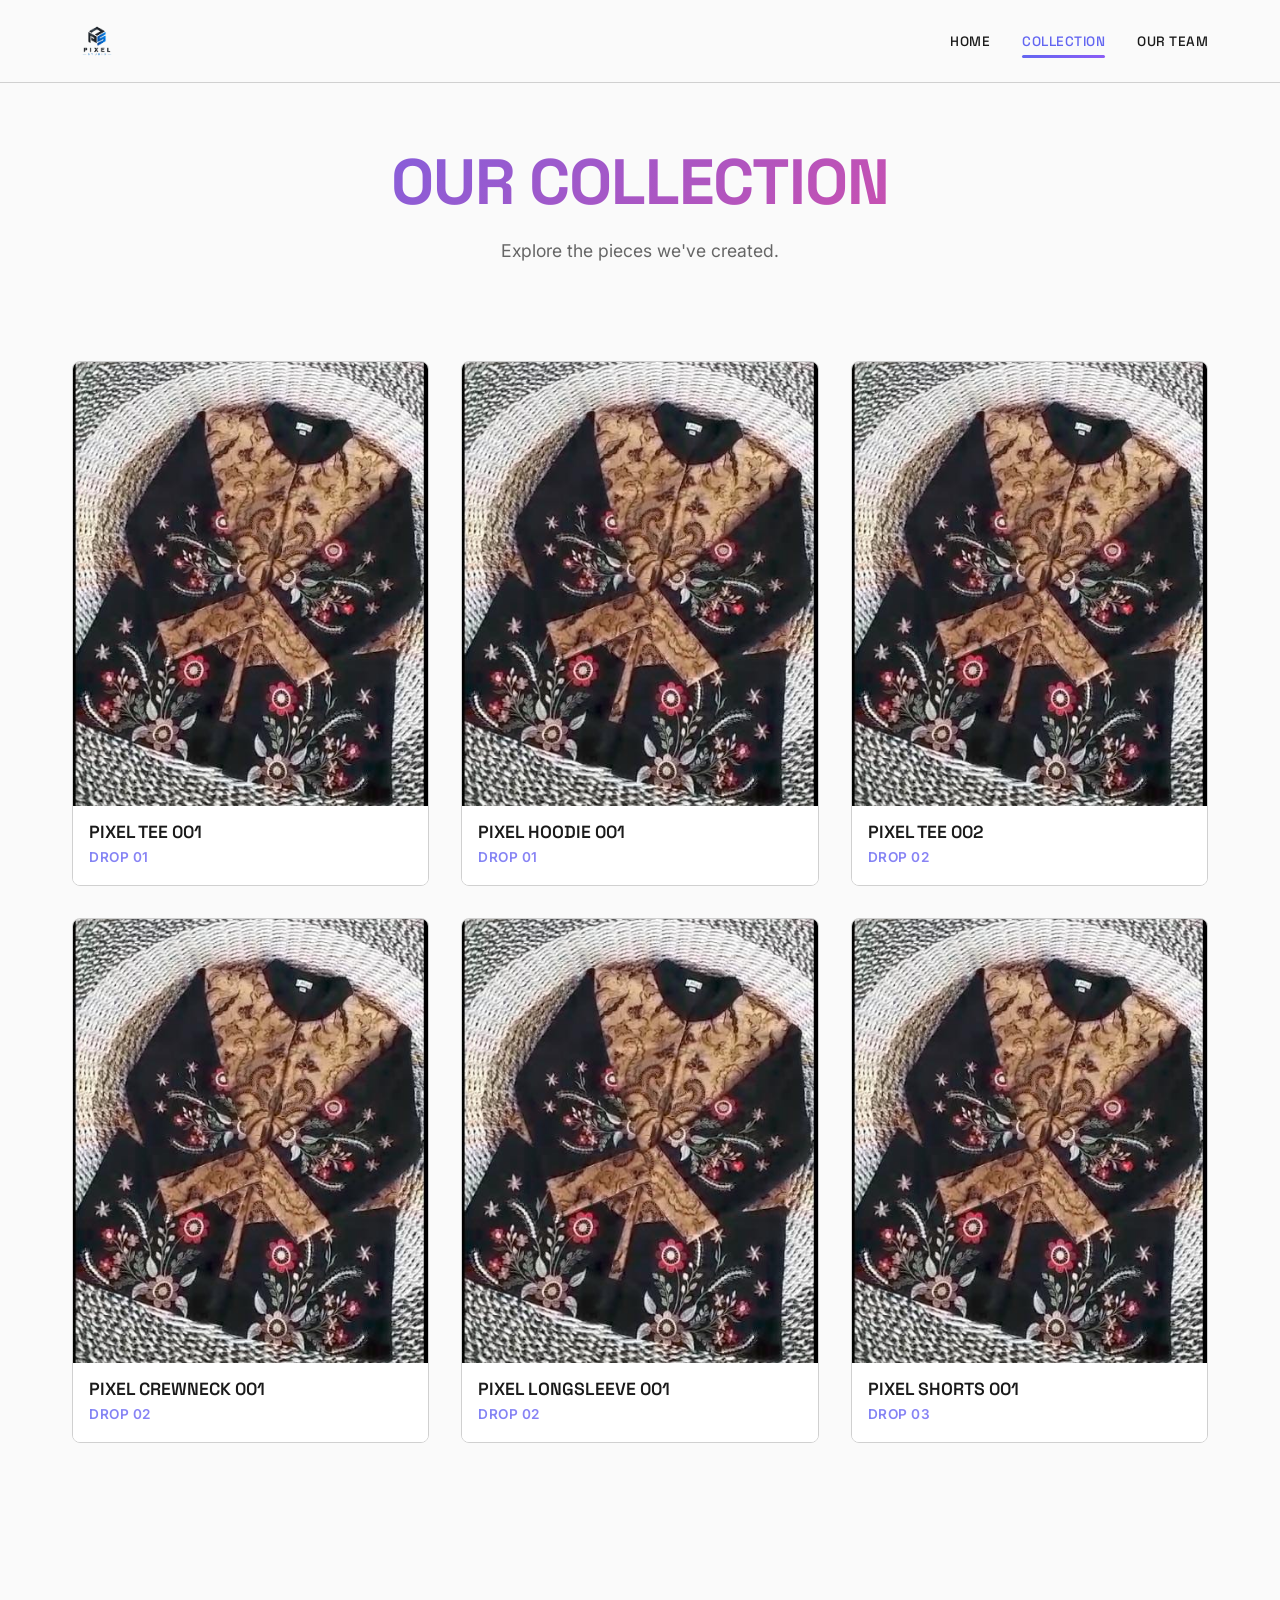
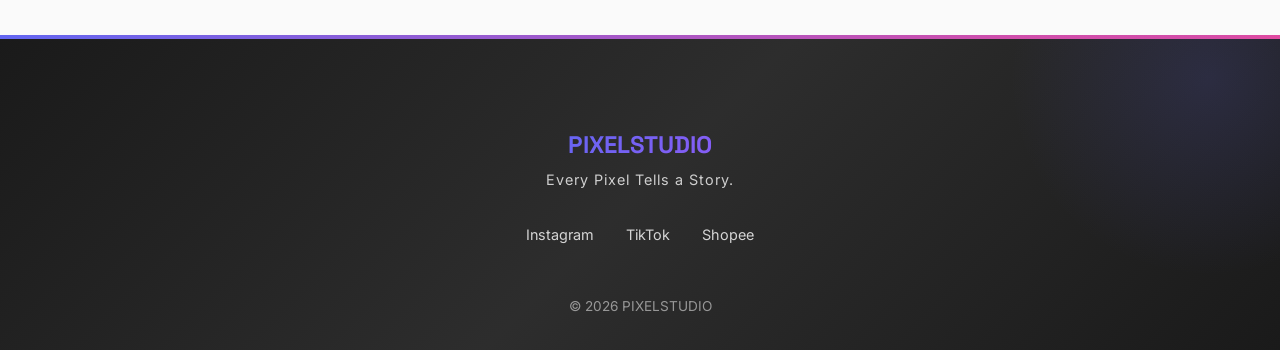
==== WEBSITE/collection.html @ fbcf7c7a "Add files via upload" ====
<!DOCTYPE html>
<html lang="id">
<head>
    <meta charset="UTF-8">
    <meta name="viewport" content="width=device-width, initial-scale=1.0">
    <meta name="description" content="Jelajahi koleksi karya visual Pixel Studio - media digital dan komunikasi visual berkualitas.">
    <meta property="og:title" content="Collection - Pixel Studio">
    <meta property="og:description" content="Lihat karya-karya kreatif yang telah kami ciptakan.">
    <title>Collection - Pixel Studio</title>
    <link rel="preconnect" href="https://fonts.googleapis.com">
    <link rel="preconnect" href="https://fonts.gstatic.com" crossorigin>
    <link href="https://fonts.googleapis.com/css2?family=Space+Grotesk:wght@400;500;600;700&family=Inter:wght@300;400;500;600&display=swap" rel="stylesheet">
    <link rel="stylesheet" href="css/style.css">
</head>
<body>
    <nav class="navbar">
        <div class="container nav-container">
            <div class="logo">
                <a href="index.html"><img src="images/logo.png" alt="Pixel Studio" class="logo-img"></a>
            </div>
            <button class="hamburger" id="hamburger">
                <span></span>
                <span></span>
                <span></span>
            </button>
            <ul class="nav-menu" id="navMenu">
                <li><a href="index.html">HOME</a></li>
                <li><a href="collection.html" class="active">COLLECTION</a></li>
                <li><a href="team.html">OUR TEAM</a></li>
            </ul>
        </div>
    </nav>

    <section class="page-header">
        <div class="container">
            <h1 class="page-title">OUR COLLECTION</h1>
            <p class="page-subtitle">Explore the pieces we've created.</p>
        </div>
    </section>

    <section class="collection-section">
        <div class="container">
            <div class="product-grid" id="allProducts">
            </div>
        </div>
    </section>

    <div class="modal" id="productModal">
        <div class="modal-content">
            <button class="modal-close" id="modalClose">&times;</button>
            <div class="modal-body">
                <div class="modal-gallery">
                    <div class="main-image">
                        <img id="mainImage" src="" alt="">
                    </div>
                    <div class="thumbnail-gallery" id="thumbnailGallery">
                    </div>
                </div>
                <div class="modal-info">
                    <h2 id="productName"></h2>
                    <p id="productDescription"></p>
                    <div class="product-meta">
                        <div class="meta-item">
                            <span class="meta-label">DROP:</span>
                            <span class="meta-value" id="productDrop"></span>
                        </div>
                        <div class="meta-item">
                            <span class="meta-label">CATEGORY:</span>
                            <span class="meta-value" id="productCategory"></span>
                        </div>
                    </div>
                    <a id="shopeeLink" href="#" target="_blank" rel="noopener" class="btn btn-primary btn-full">BUY ON SHOPEE →</a>
                </div>
            </div>
        </div>
    </div>

    <footer class="footer">
        <div class="container footer-container">
            <div class="footer-brand">
                <h3>PIXELSTUDIO</h3>
                <p class="footer-tagline">Every Pixel Tells a Story.</p>
            </div>
            <div class="footer-links">
                <a href="https://instagram.com/pixelstudio" target="_blank" rel="noopener">Instagram</a>
                <a href="https://tiktok.com/@pixelstudio" target="_blank" rel="noopener">TikTok</a>
                <a href="https://shopee.co.id/pixelstudio" target="_blank" rel="noopener">Shopee</a>
            </div>
            <div class="footer-copyright">
                <p>&copy; 2026 PIXELSTUDIO</p>
            </div>
        </div>
    </footer>

    <script src="js/data.js"></script>
    <script src="js/collection.js"></script>
</body>
</html>
---- WEBSITE/css/style.css ----
* {
    margin: 0;
    padding: 0;
    box-sizing: border-box;
}

html {
    scroll-behavior: smooth;
}

:root {
    --color-bg: #fafafa;
    --color-text: #1a1a1a;
    --color-accent: #000000;
    --color-primary: #6366f1;
    --color-secondary: #ec4899;
    --color-tertiary: #f59e0b;
    --color-gray: #666666;
    --color-light-gray: #e0e0e0;
    --color-border: #d0d0d0;
    
    --gradient-primary: linear-gradient(135deg, #6366f1 0%, #8b5cf6 100%);
    --gradient-secondary: linear-gradient(135deg, #ec4899 0%, #f43f5e 100%);
    --gradient-vibrant: linear-gradient(135deg, #6366f1 0%, #ec4899 50%, #f59e0b 100%);
    --gradient-subtle: linear-gradient(180deg, rgba(99, 102, 241, 0.05) 0%, rgba(236, 72, 153, 0.05) 100%);
    
    --font-heading: 'Space Grotesk', sans-serif;
    --font-body: 'Inter', sans-serif;
    
    --spacing-xs: 0.5rem;
    --spacing-sm: 1rem;
    --spacing-md: 2rem;
    --spacing-lg: 4rem;
    --spacing-xl: 6rem;
    
    --container-width: 1200px;
    --transition: 0.3s ease;
    --transition-slow: 0.6s cubic-bezier(0.4, 0, 0.2, 1);
}

body {
    font-family: var(--font-body);
    background-color: var(--color-bg);
    color: var(--color-text);
    line-height: 1.6;
    font-size: 16px;
    overflow-x: hidden;
}

img {
    max-width: 100%;
    height: auto;
    display: block;
}

a {
    text-decoration: none;
    color: inherit;
    transition: var(--transition);
}

h1, h2, h3, h4, h5, h6 {
    font-family: var(--font-heading);
    font-weight: 700;
    line-height: 1.2;
}

.container {
    max-width: var(--container-width);
    margin: 0 auto;
    padding: 0 var(--spacing-md);
}

.btn {
    display: inline-block;
    padding: 1rem 2rem;
    font-family: var(--font-heading);
    font-weight: 600;
    font-size: 0.9rem;
    letter-spacing: 0.5px;
    text-transform: uppercase;
    border: 2px solid transparent;
    background: var(--color-accent);
    color: var(--color-bg);
    cursor: pointer;
    transition: var(--transition-slow);
    position: relative;
    overflow: hidden;
    box-shadow: 0 4px 15px rgba(0, 0, 0, 0.1);
}

.btn::before {
    content: '';
    position: absolute;
    top: 0;
    left: -100%;
    width: 100%;
    height: 100%;
    background: linear-gradient(90deg, transparent, rgba(255, 255, 255, 0.3), transparent);
    transition: left 0.5s;
}

.btn:hover {
    transform: translateY(-2px);
    box-shadow: 0 8px 25px rgba(0, 0, 0, 0.15);
}

.btn:hover::before {
    left: 100%;
}

.btn-primary {
    background: var(--gradient-primary);
    background-size: 200% auto;
    border: none;
    color: white;
    animation: fadeInUp 0.6s ease-out 0.4s both;
}

.btn-primary:hover {
    background-position: right center;
    transform: translateY(-3px) scale(1.02);
    box-shadow: 0 10px 30px rgba(99, 102, 241, 0.4);
}

.btn-secondary {
    border: 2px solid var(--color-primary);
    background: transparent;
    color: var(--color-primary);
    position: relative;
}

.btn-secondary::after {
    content: '';
    position: absolute;
    inset: 0;
    background: var(--gradient-primary);
    opacity: 0;
    transition: opacity 0.3s;
    z-index: -1;
}

.btn-secondary:hover {
    color: white;
    border-color: var(--color-primary);
    transform: translateY(-2px);
    box-shadow: 0 8px 25px rgba(99, 102, 241, 0.3);
}

.btn-secondary:hover::after {
    opacity: 1;
}

.btn-full {
    width: 100%;
    text-align: center;
}

.navbar {
    position: fixed;
    top: 0;
    left: 0;
    right: 0;
    background: var(--color-bg);
    border-bottom: 1px solid var(--color-border);
    z-index: 1000;
    padding: var(--spacing-sm) 0;
}

.nav-container {
    display: flex;
    justify-content: space-between;
    align-items: center;
}

.logo a {
    font-family: var(--font-heading);
    font-size: 1.5rem;
    font-weight: 700;
    letter-spacing: -0.5px;
    color: var(--color-accent);
}

.nav-menu {
    display: flex;
    list-style: none;
    gap: var(--spacing-md);
}

.nav-menu a {
    font-family: var(--font-heading);
    font-size: 0.85rem;
    font-weight: 500;
    letter-spacing: 0.5px;
    text-transform: uppercase;
    padding: 0.5rem 0;
    position: relative;
}

.nav-menu a::after {
    content: '';
    position: absolute;
    bottom: 0;
    left: 0;
    width: 0;
    height: 3px;
    background: var(--gradient-primary);
    transition: var(--transition-slow);
    border-radius: 2px;
}

.nav-menu a:hover::after,
.nav-menu a.active::after {
    width: 100%;
}

.nav-menu a:hover {
    color: var(--color-primary);
}

.nav-menu a.active {
    color: var(--color-primary);
}

.hamburger {
    display: none;
    flex-direction: column;
    gap: 5px;
    background: none;
    border: none;
    cursor: pointer;
    padding: 0.5rem;
}

.hamburger span {
    width: 25px;
    height: 2px;
    background: var(--color-accent);
    transition: var(--transition);
}

.hero {
    min-height: 100vh;
    display: flex;
    align-items: center;
    justify-content: center;
    padding: var(--spacing-xl) 0;
    margin-top: 80px;
    background: var(--gradient-subtle);
    position: relative;
    overflow: hidden;
}

.hero::before {
    content: '';
    position: absolute;
    top: -50%;
    right: -20%;
    width: 600px;
    height: 600px;
    background: radial-gradient(circle, rgba(99, 102, 241, 0.15) 0%, transparent 70%);
    border-radius: 50%;
    animation: pulse 8s ease-in-out infinite;
}

.hero::after {
    content: '';
    position: absolute;
    bottom: -30%;
    left: -10%;
    width: 500px;
    height: 500px;
    background: radial-gradient(circle, rgba(236, 72, 153, 0.15) 0%, transparent 70%);
    border-radius: 50%;
    animation: pulse 6s ease-in-out infinite;
}

.hero-container {
    text-align: center;
    position: relative;
    z-index: 1;
}

.hero-title {
    font-size: clamp(3rem, 10vw, 8rem);
    font-weight: 700;
    line-height: 0.95;
    margin-bottom: var(--spacing-md);
    letter-spacing: -2px;
    animation: fadeInUp 1s ease-out;
    background: linear-gradient(135deg, var(--color-text) 0%, var(--color-primary) 50%, var(--color-secondary) 100%);
    background-size: 200% auto;
    -webkit-background-clip: text;
    -webkit-text-fill-color: transparent;
    background-clip: text;
}

.title-line {
    display: block;
}

.hero-description {
    font-size: clamp(1rem, 2vw, 1.25rem);
    color: var(--color-gray);
    max-width: 600px;
    margin: 0 auto var(--spacing-lg);
    line-height: 1.8;
    animation: fadeInUp 1s ease-out 0.2s both;
}

.about {
    padding: var(--spacing-xl) 0;
    background: var(--gradient-subtle);
    position: relative;
}

.about::before {
    content: '';
    position: absolute;
    top: 20%;
    left: 10%;
    width: 300px;
    height: 300px;
    background: radial-gradient(circle, rgba(236, 72, 153, 0.1) 0%, transparent 70%);
    border-radius: 50%;
    pointer-events: none;
}

.about-content {
    max-width: 800px;
    margin: 0 auto;
    text-align: center;
}

.section-title {
    font-size: clamp(2rem, 5vw, 3rem);
    font-weight: 700;
    margin-bottom: var(--spacing-md);
    letter-spacing: -1px;
    background: linear-gradient(135deg, var(--color-text) 0%, var(--color-primary) 100%);
    -webkit-background-clip: text;
    -webkit-text-fill-color: transparent;
    background-clip: text;
    animation: fadeInUp 0.8s ease-out;
}

.about-text {
    font-size: 1.1rem;
    line-height: 1.8;
    color: var(--color-gray);
}

.featured-collection {
    padding: var(--spacing-xl) 0;
}

.cta-center {
    text-align: center;
    margin-top: var(--spacing-lg);
}

.page-header {
    padding: calc(80px + var(--spacing-lg)) 0 var(--spacing-lg);
    text-align: center;
}

.page-title {
    font-size: clamp(2.5rem, 6vw, 4rem);
    font-weight: 700;
    margin-bottom: var(--spacing-sm);
    letter-spacing: -1px;
    background: linear-gradient(135deg, var(--color-primary) 0%, var(--color-secondary) 100%);
    -webkit-background-clip: text;
    -webkit-text-fill-color: transparent;
    background-clip: text;
    animation: fadeInUp 0.8s ease-out;
}

.page-subtitle {
    font-size: 1.1rem;
    color: var(--color-gray);
}

.collection-section,
.team-section {
    padding: var(--spacing-md) 0 var(--spacing-xl);
}

.product-grid {
    display: grid;
    grid-template-columns: repeat(auto-fill, minmax(300px, 1fr));
    gap: var(--spacing-md);
}

.product-card {
    cursor: pointer;
    transition: var(--transition-slow);
    background: white;
    border: 1px solid var(--color-border);
    border-radius: 8px;
    overflow: hidden;
    position: relative;
    animation: fadeInUp 0.6s ease-out both;
}

.product-card::before {
    content: '';
    position: absolute;
    top: 0;
    left: 0;
    right: 0;
    bottom: 0;
    border: 2px solid transparent;
    border-radius: 8px;
    background: var(--gradient-primary) border-box;
    -webkit-mask: linear-gradient(#fff 0 0) padding-box, linear-gradient(#fff 0 0);
    -webkit-mask-composite: xor;
    mask-composite: exclude;
    opacity: 0;
    transition: opacity 0.3s;
}

.product-card:hover {
    transform: translateY(-8px);
    box-shadow: 0 15px 40px rgba(99, 102, 241, 0.2);
}

.product-card:hover::before {
    opacity: 1;
}

.product-image {
    width: 100%;
    aspect-ratio: 4/5;
    overflow: hidden;
    background: linear-gradient(135deg, #f5f5f5 0%, #e0e0e0 100%);
    position: relative;
}

.product-image::after {
    content: '';
    position: absolute;
    inset: 0;
    background: var(--gradient-primary);
    opacity: 0;
    transition: opacity 0.4s;
    mix-blend-mode: multiply;
}

.product-card:hover .product-image::after {
    opacity: 0.15;
}

.product-image img {
    width: 100%;
    height: 100%;
    object-fit: cover;
    transition: var(--transition-slow);
}

.product-card:hover .product-image img {
    transform: scale(1.08);
}

.product-info {
    padding: var(--spacing-sm);
    background: white;
}

.product-name {
    font-size: 1.1rem;
    font-weight: 600;
    margin-bottom: 0.25rem;
    transition: color 0.3s;
}

.product-card:hover .product-name {
    color: var(--color-primary);
}

.product-collection {
    font-size: 0.85rem;
    color: var(--color-gray);
    text-transform: uppercase;
    letter-spacing: 0.5px;
    font-weight: 600;
    background: var(--gradient-primary);
    -webkit-background-clip: text;
    -webkit-text-fill-color: transparent;
    background-clip: text;
    opacity: 0.8;
}

.modal {
    display: none;
    position: fixed;
    top: 0;
    left: 0;
    width: 100%;
    height: 100%;
    background: rgba(0, 0, 0, 0.9);
    z-index: 2000;
    overflow-y: auto;
    padding: var(--spacing-md);
}

.modal.active {
    display: flex;
    align-items: center;
    justify-content: center;
}

.modal-content {
    background: var(--color-bg);
    width: 100%;
    max-width: 1200px;
    position: relative;
    margin: var(--spacing-md) auto;
}

.modal-close {
    position: absolute;
    top: var(--spacing-sm);
    right: var(--spacing-sm);
    width: 40px;
    height: 40px;
    background: white;
    border: 1px solid var(--color-border);
    font-size: 2rem;
    cursor: pointer;
    display: flex;
    align-items: center;
    justify-content: center;
    z-index: 10;
    transition: var(--transition);
}

.modal-close:hover {
    background: var(--color-accent);
    color: white;
}

.modal-body {
    display: grid;
    grid-template-columns: 1.5fr 1fr;
    gap: var(--spacing-lg);
    padding: var(--spacing-lg);
}

.modal-gallery {
    display: flex;
    flex-direction: column;
    gap: var(--spacing-sm);
}

.main-image {
    width: 100%;
    aspect-ratio: 4/5;
    overflow: hidden;
    background: #f5f5f5;
}

.main-image img {
    width: 100%;
    height: 100%;
    object-fit: cover;
}

.thumbnail-gallery {
    display: grid;
    grid-template-columns: repeat(auto-fill, minmax(80px, 1fr));
    gap: var(--spacing-xs);
}

.thumbnail {
    aspect-ratio: 4/5;
    overflow: hidden;
    cursor: pointer;
    border: 2px solid transparent;
    transition: var(--transition);
}

.thumbnail.active {
    border-color: var(--color-accent);
}

.thumbnail:hover {
    opacity: 0.8;
}

.thumbnail img {
    width: 100%;
    height: 100%;
    object-fit: cover;
}

.modal-info {
    display: flex;
    flex-direction: column;
    gap: var(--spacing-md);
}

.modal-info h2 {
    font-size: 2rem;
    font-weight: 700;
}

.modal-info p {
    line-height: 1.8;
    color: var(--color-gray);
}

.product-meta {
    display: flex;
    flex-direction: column;
    gap: var(--spacing-sm);
    padding: var(--spacing-md);
    background: white;
    border: 1px solid var(--color-border);
}

.meta-item {
    display: flex;
    gap: var(--spacing-sm);
}

.meta-label {
    font-weight: 600;
    font-size: 0.85rem;
    text-transform: uppercase;
    letter-spacing: 0.5px;
}

.meta-value {
    color: var(--color-gray);
    font-size: 0.85rem;
}

.team-grid {
    display: grid;
    grid-template-columns: repeat(auto-fill, minmax(280px, 1fr));
    gap: var(--spacing-lg);
}

.team-card {
    background: white;
    border: 1px solid var(--color-border);
    border-radius: 8px;
    overflow: hidden;
    transition: var(--transition-slow);
    position: relative;
    animation: fadeInUp 0.6s ease-out both;
}

.team-card::before {
    content: '';
    position: absolute;
    top: 0;
    left: 0;
    right: 0;
    bottom: 0;
    border: 2px solid transparent;
    border-radius: 8px;
    background: var(--gradient-secondary) border-box;
    -webkit-mask: linear-gradient(#fff 0 0) padding-box, linear-gradient(#fff 0 0);
    -webkit-mask-composite: xor;
    mask-composite: exclude;
    opacity: 0;
    transition: opacity 0.3s;
}

.team-card:hover {
    transform: translateY(-8px);
    box-shadow: 0 15px 40px rgba(236, 72, 153, 0.25);
}

.team-card:hover::before {
    opacity: 1;
}

.team-photo {
    width: 100%;
    aspect-ratio: 4/5;
    overflow: hidden;
    background: linear-gradient(135deg, #f5f5f5 0%, #e0e0e0 100%);
    position: relative;
}

.team-photo::after {
    content: '';
    position: absolute;
    inset: 0;
    background: var(--gradient-secondary);
    opacity: 0;
    transition: opacity 0.4s;
    mix-blend-mode: multiply;
}

.team-card:hover .team-photo::after {
    opacity: 0.2;
}

.team-photo img {
    width: 100%;
    height: 100%;
    object-fit: cover;
    transition: var(--transition-slow);
}

.team-card:hover .team-photo img {
    transform: scale(1.05);
}

.team-info {
    padding: var(--spacing-md);
    background: white;
}

.team-name {
    font-size: 1.3rem;
    font-weight: 700;
    margin-bottom: 0.25rem;
    transition: color 0.3s;
}

.team-card:hover .team-name {
    color: var(--color-secondary);
}

.team-role {
    font-size: 0.85rem;
    text-transform: uppercase;
    letter-spacing: 0.5px;
    margin-bottom: var(--spacing-sm);
    font-weight: 600;
    background: var(--gradient-secondary);
    -webkit-background-clip: text;
    -webkit-text-fill-color: transparent;
    background-clip: text;
}

.team-bio {
    font-size: 0.95rem;
    line-height: 1.7;
    color: var(--color-gray);
    margin-bottom: var(--spacing-sm);
}

.team-social {
    display: inline-block;
    font-size: 0.85rem;
    font-weight: 600;
    color: var(--color-secondary);
    border-bottom: 2px solid var(--color-secondary);
    transition: var(--transition);
    padding-bottom: 2px;
}

.team-social:hover {
    color: var(--color-primary);
    border-bottom-color: var(--color-primary);
    transform: translateX(3px);
}

.footer {
    background: linear-gradient(135deg, #1a1a1a 0%, #2d2d2d 50%, #1a1a1a 100%);
    position: relative;
    color: var(--color-bg);
    padding: var(--spacing-xl) 0 var(--spacing-md);
    margin-top: var(--spacing-xl);
    overflow: hidden;
}

.footer::before {
    content: '';
    position: absolute;
    top: 0;
    left: 0;
    right: 0;
    height: 4px;
    background: var(--gradient-vibrant);
    animation: gradientShift 3s ease infinite;
    background-size: 200% 100%;
}

.footer::after {
    content: '';
    position: absolute;
    top: -50%;
    right: -10%;
    width: 400px;
    height: 400px;
    background: radial-gradient(circle, rgba(99, 102, 241, 0.15) 0%, transparent 70%);
    border-radius: 50%;
    pointer-events: none;
}

.footer-container {
    display: flex;
    flex-direction: column;
    align-items: center;
    gap: var(--spacing-md);
    text-align: center;
    position: relative;
    z-index: 1;
}

.footer-brand h3 {
    font-size: 1.5rem;
    font-weight: 700;
    margin-bottom: 0.5rem;
    background: var(--gradient-primary);
    -webkit-background-clip: text;
    -webkit-text-fill-color: transparent;
    background-clip: text;
}

.footer-tagline {
    font-size: 0.9rem;
    letter-spacing: 1px;
    opacity: 0.9;
    color: var(--color-light-gray);
}

.footer-links {
    display: flex;
    gap: var(--spacing-md);
    flex-wrap: wrap;
    justify-content: center;
}

.footer-links a {
    font-size: 0.9rem;
    color: white;
    opacity: 0.8;
    transition: var(--transition);
    position: relative;
    padding-bottom: 2px;
}

.footer-links a::after {
    content: '';
    position: absolute;
    bottom: 0;
    left: 0;
    width: 0;
    height: 2px;
    background: var(--gradient-primary);
    transition: width 0.3s;
}

.footer-links a:hover {
    opacity: 1;
    color: var(--color-primary);
}

.footer-links a:hover::after {
    width: 100%;
}

.footer-copyright {
    font-size: 0.85rem;
    opacity: 0.6;
    margin-top: var(--spacing-sm);
    color: var(--color-light-gray);
}

@media (max-width: 768px) {
    :root {
        --spacing-lg: 3rem;
        --spacing-xl: 4rem;
    }

    .hamburger {
        display: flex;
    }

    .nav-menu {
        position: fixed;
        top: 80px;
        left: -100%;
        width: 100%;
        height: calc(100vh - 80px);
        background: var(--color-bg);
        flex-direction: column;
        align-items: center;
        justify-content: center;
        gap: var(--spacing-lg);
        transition: var(--transition);
        border-top: 1px solid var(--color-border);
    }

    .nav-menu.active {
        left: 0;
    }

    .nav-menu a {
        font-size: 1.2rem;
    }

    .hamburger.active span:nth-child(1) {
        transform: rotate(45deg) translate(7px, 7px);
    }

    .hamburger.active span:nth-child(2) {
        opacity: 0;
    }

    .hamburger.active span:nth-child(3) {
        transform: rotate(-45deg) translate(7px, -7px);
    }

    .hero {
        min-height: 80vh;
        padding: var(--spacing-lg) 0;
    }

    .hero-title {
        font-size: clamp(2.5rem, 12vw, 5rem);
    }

    .product-grid {
        grid-template-columns: repeat(auto-fill, minmax(250px, 1fr));
        gap: var(--spacing-sm);
    }

    .modal-body {
        grid-template-columns: 1fr;
        gap: var(--spacing-md);
        padding: var(--spacing-md);
    }

    .modal-content {
        margin: 0;
        max-width: 100%;
        height: 100%;
    }

    .modal {
        padding: 0;
    }

    .thumbnail-gallery {
        grid-template-columns: repeat(auto-fill, minmax(60px, 1fr));
    }

    .team-grid {
        grid-template-columns: 1fr;
        gap: var(--spacing-md);
    }

    .footer-links {
        flex-direction: column;
        gap: var(--spacing-sm);
    }
}

@media (max-width: 480px) {
    .container {
        padding: 0 var(--spacing-sm);
    }

    .hero-title {
        font-size: 2.5rem;
        letter-spacing: -1px;
    }

    .hero-description {
        font-size: 1rem;
    }

    .section-title {
        font-size: 2rem;
    }

    .page-title {
        font-size: 2rem;
    }

    .product-grid {
        grid-template-columns: 1fr;
    }

    .btn {
        padding: 0.875rem 1.5rem;
        font-size: 0.85rem;
    }

    .modal-info h2 {
        font-size: 1.5rem;
    }

    .product-meta {
        padding: var(--spacing-sm);
    }

    .team-name {
        font-size: 1.1rem;
    }

    .footer {
        padding: var(--spacing-lg) 0 var(--spacing-md);
    }
}

@media (min-width: 769px) and (max-width: 1024px) {
    .product-grid {
        grid-template-columns: repeat(auto-fill, minmax(280px, 1fr));
    }

    .team-grid {
        grid-template-columns: repeat(2, 1fr);
    }
}

@keyframes fadeInUp {
    from {
        opacity: 0;
        transform: translateY(30px);
    }
    to {
        opacity: 1;
        transform: translateY(0);
    }
}

@keyframes fadeIn {
    from {
        opacity: 0;
    }
    to {
        opacity: 1;
    }
}

@keyframes slideInLeft {
    from {
        opacity: 0;
        transform: translateX(-30px);
    }
    to {
        opacity: 1;
        transform: translateX(0);
    }
}

@keyframes slideInRight {
    from {
        opacity: 0;
        transform: translateX(30px);
    }
    to {
        opacity: 1;
        transform: translateX(0);
    }
}

@keyframes pulse {
    0%, 100% {
        opacity: 1;
    }
    50% {
        opacity: 0.8;
    }
}

@keyframes gradientShift {
    0% {
        background-position: 0% 50%;
    }
    50% {
        background-position: 100% 50%;
    }
    100% {
        background-position: 0% 50%;
    }
}

.logo-img {
    height: 50px;
    width: auto;
    display: block;
    transition: var(--transition);
}

.logo-img:hover {
    transform: scale(1.05);
}
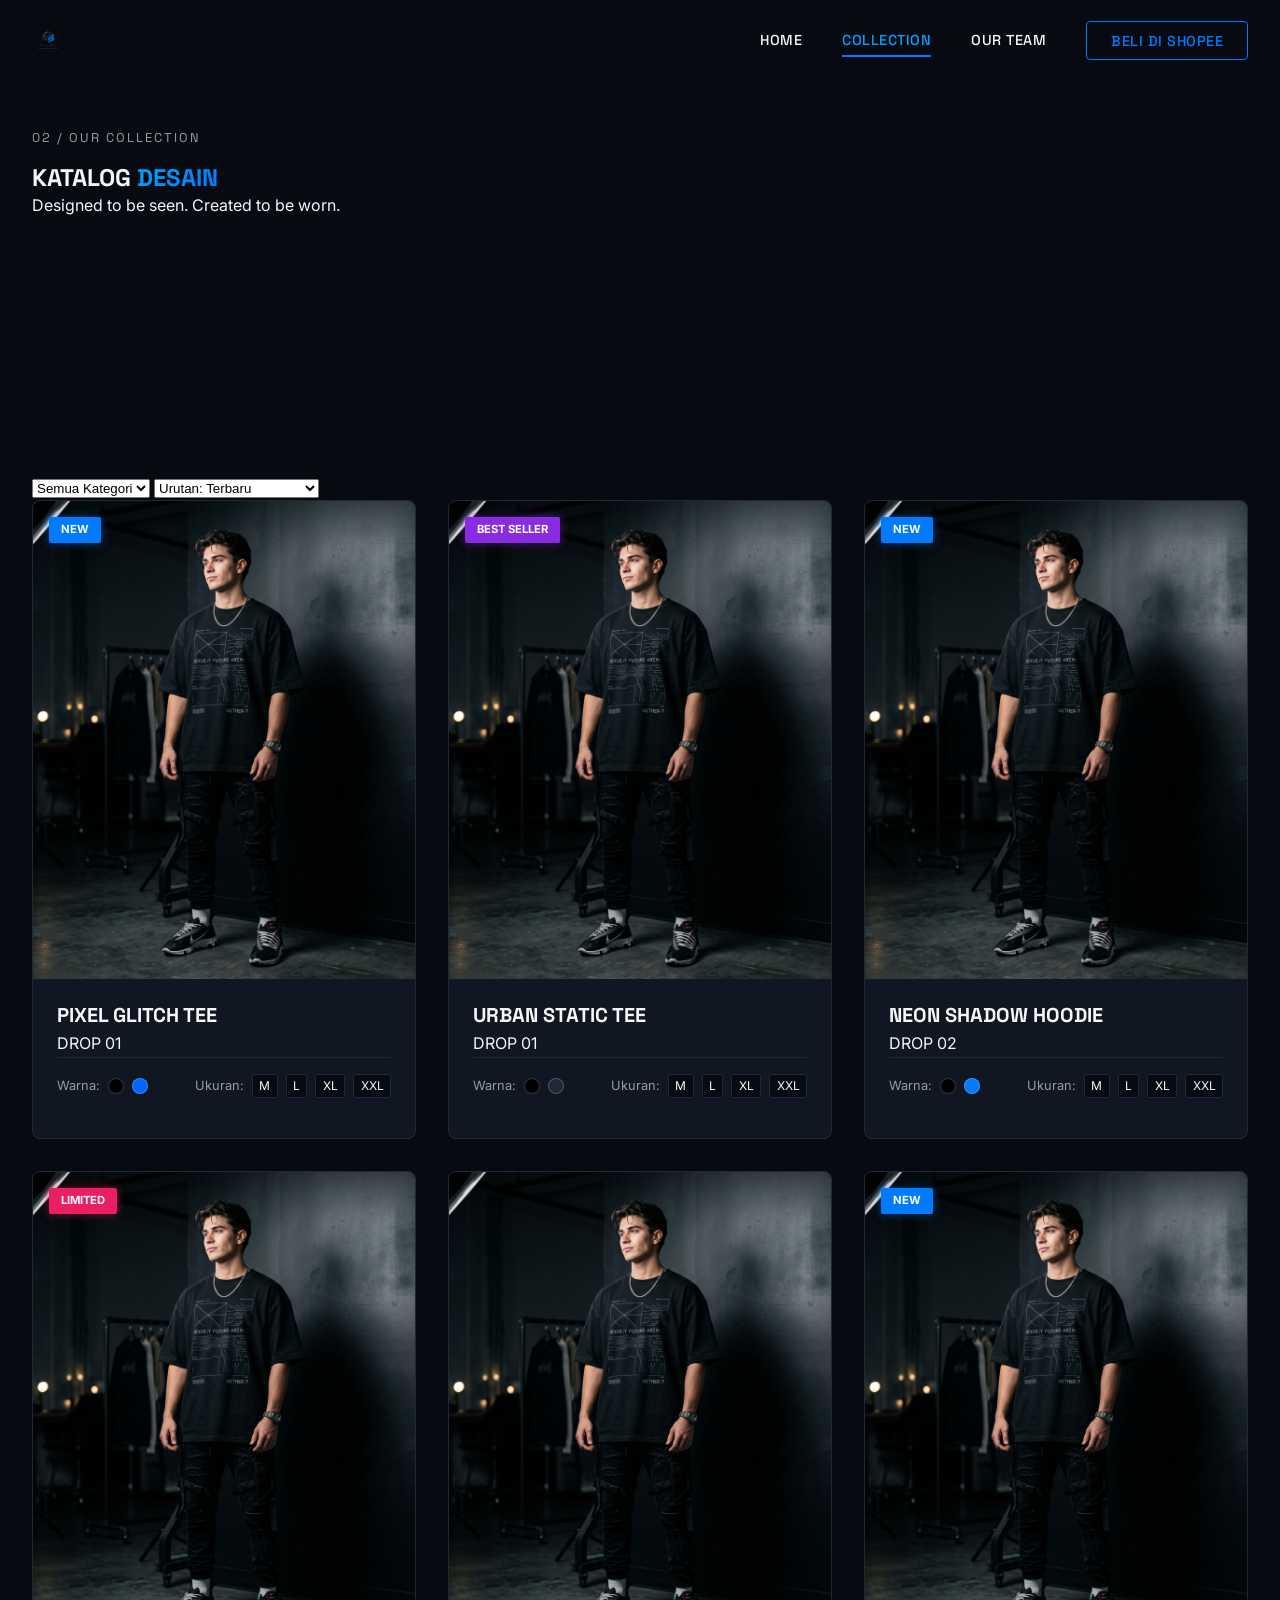
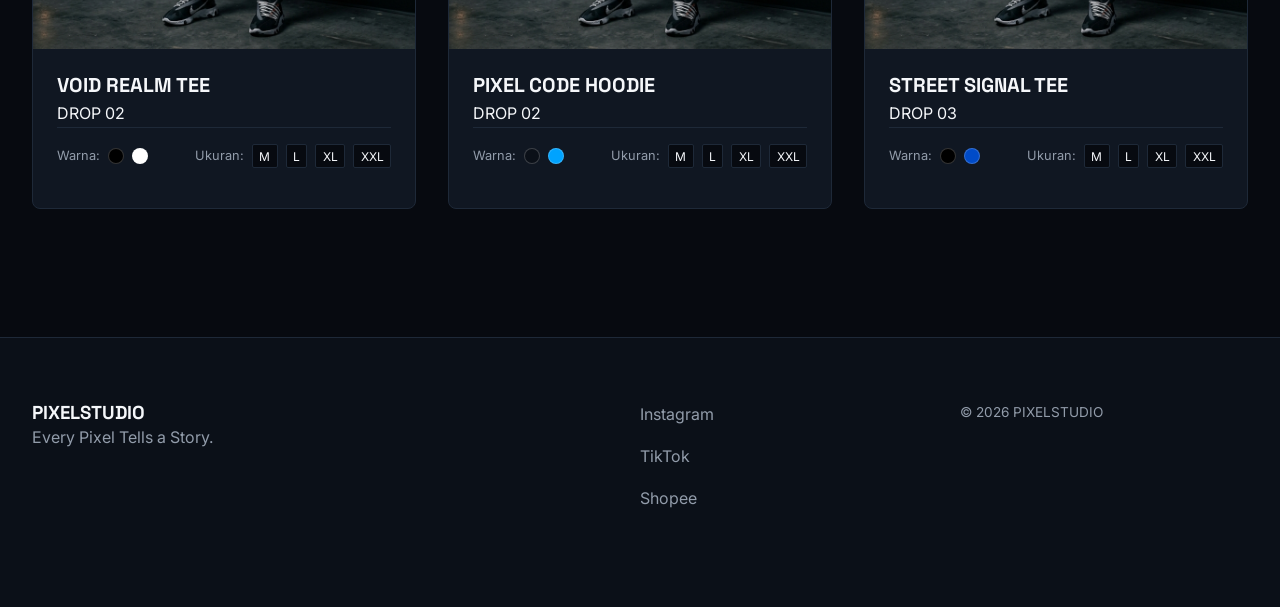
==== commit 24a52881: "Add files via upload" ====
--- a/WEBSITE/collection.html
+++ b/WEBSITE/collection.html
@@ -3,10 +3,10 @@
 <head>
     <meta charset="UTF-8">
     <meta name="viewport" content="width=device-width, initial-scale=1.0">
-    <meta name="description" content="Jelajahi koleksi karya visual Pixel Studio - media digital dan komunikasi visual berkualitas.">
-    <meta property="og:title" content="Collection - Pixel Studio">
-    <meta property="og:description" content="Lihat karya-karya kreatif yang telah kami ciptakan.">
-    <title>Collection - Pixel Studio</title>
+    <meta name="description" content="Jelajahi koleksi desain streetwear dan apparel eksklusif dari PIXELSTUDIO. Desain unik dan modern untuk fashion enthusiast.">
+    <meta property="og:title" content="Collection - PIXELSTUDIO">
+    <meta property="og:description" content="Koleksi desain streetwear dan apparel eksklusif dari PIXELSTUDIO.">
+    <title>Collection - PIXELSTUDIO</title>
     <link rel="preconnect" href="https://fonts.googleapis.com">
     <link rel="preconnect" href="https://fonts.gstatic.com" crossorigin>
     <link href="https://fonts.googleapis.com/css2?family=Space+Grotesk:wght@400;500;600;700&family=Inter:wght@300;400;500;600&display=swap" rel="stylesheet">
@@ -27,19 +27,39 @@
                 <li><a href="index.html">HOME</a></li>
                 <li><a href="collection.html" class="active">COLLECTION</a></li>
                 <li><a href="team.html">OUR TEAM</a></li>
+                <li class="nav-cta"><a href="https://shopee.co.id/pixelstudio" target="_blank" rel="noopener" class="btn-nav-shopee">BELI DI SHOPEE</a></li>
             </ul>
         </div>
     </nav>
 
     <section class="page-header">
         <div class="container">
-            <h1 class="page-title">OUR COLLECTION</h1>
-            <p class="page-subtitle">Explore the pieces we've created.</p>
+            <div class="section-header">
+                <div class="section-label">02 / OUR COLLECTION</div>
+                <h1 class="page-title">KATALOG <span class="gradient-text">DESAIN</span></h1>
+                <p class="page-subtitle">Designed to be seen. Created to be worn.</p>
+            </div>
         </div>
     </section>
 
     <section class="collection-section">
         <div class="container">
+            <div class="collection-filters">
+                <select class="filter-select">
+                    <option>Semua Kategori</option>
+                    <option>T-Shirt</option>
+                    <option>Hoodie</option>
+                    <option>Crewneck</option>
+                    <option>Longsleeve</option>
+                    <option>Shorts</option>
+                </select>
+                <select class="filter-select">
+                    <option>Urutan: Terbaru</option>
+                    <option>Urutan: Terpopuler</option>
+                    <option>Urutan: Harga Terendah</option>
+                    <option>Urutan: Harga Tertinggi</option>
+                </select>
+            </div>
             <div class="product-grid" id="allProducts">
             </div>
         </div>
--- a/WEBSITE/css/style.css
+++ b/WEBSITE/css/style.css
@@ -8,34 +8,28 @@
     scroll-behavior: smooth;
 }
 
-:root {
-    --color-bg: #fafafa;
-    --color-text: #1a1a1a;
-    --color-accent: #000000;
-    --color-primary: #6366f1;
-    --color-secondary: #ec4899;
-    --color-tertiary: #f59e0b;
-    --color-gray: #666666;
-    --color-light-gray: #e0e0e0;
-    --color-border: #d0d0d0;
-    
-    --gradient-primary: linear-gradient(135deg, #6366f1 0%, #8b5cf6 100%);
-    --gradient-secondary: linear-gradient(135deg, #ec4899 0%, #f43f5e 100%);
-    --gradient-vibrant: linear-gradient(135deg, #6366f1 0%, #ec4899 50%, #f59e0b 100%);
-    --gradient-subtle: linear-gradient(180deg, rgba(99, 102, 241, 0.05) 0%, rgba(236, 72, 153, 0.05) 100%);
-    
-    --font-heading: 'Space Grotesk', sans-serif;
-    --font-body: 'Inter', sans-serif;
-    
-    --spacing-xs: 0.5rem;
-    --spacing-sm: 1rem;
-    --spacing-md: 2rem;
-    --spacing-lg: 4rem;
-    --spacing-xl: 6rem;
-    
-    --container-width: 1200px;
-    --transition: 0.3s ease;
-    --transition-slow: 0.6s cubic-bezier(0.4, 0, 0.2, 1);
+:root {
+    --color-bg: #070A10;
+    --color-bg-secondary: #0B1018;
+    --color-card: #101722;
+    --color-text: #F5F7FA;
+    --color-secondary-text: #929CAA;
+    --color-border: #1E2938;
+    --color-electric: #007BFF;
+    --color-bright: #00A3FF;
+    --color-deep: #004BC8;
+    
+    --font-heading: 'Space Grotesk', sans-serif;
+    --font-body: 'Inter', sans-serif;
+    
+    --spacing-xs: 0.5rem;
+    --spacing-sm: 1rem;
+    --spacing-md: 2rem;
+    --spacing-lg: 4rem;
+    --spacing-xl: 8rem;
+    
+    --container-width: 1400px;
+    --transition: 0.3s cubic-bezier(0.4, 0, 0.2, 1);
 }
 
 body {
@@ -71,100 +65,84 @@
     padding: 0 var(--spacing-md);
 }
 
-.btn {
-    display: inline-block;
-    padding: 1rem 2rem;
-    font-family: var(--font-heading);
-    font-weight: 600;
-    font-size: 0.9rem;
-    letter-spacing: 0.5px;
-    text-transform: uppercase;
-    border: 2px solid transparent;
-    background: var(--color-accent);
-    color: var(--color-bg);
-    cursor: pointer;
-    transition: var(--transition-slow);
-    position: relative;
-    overflow: hidden;
-    box-shadow: 0 4px 15px rgba(0, 0, 0, 0.1);
-}
-
-.btn::before {
-    content: '';
-    position: absolute;
-    top: 0;
-    left: -100%;
-    width: 100%;
-    height: 100%;
-    background: linear-gradient(90deg, transparent, rgba(255, 255, 255, 0.3), transparent);
-    transition: left 0.5s;
-}
-
-.btn:hover {
-    transform: translateY(-2px);
-    box-shadow: 0 8px 25px rgba(0, 0, 0, 0.15);
-}
-
-.btn:hover::before {
-    left: 100%;
-}
-
-.btn-primary {
-    background: var(--gradient-primary);
-    background-size: 200% auto;
-    border: none;
-    color: white;
-    animation: fadeInUp 0.6s ease-out 0.4s both;
-}
-
-.btn-primary:hover {
-    background-position: right center;
-    transform: translateY(-3px) scale(1.02);
-    box-shadow: 0 10px 30px rgba(99, 102, 241, 0.4);
-}
-
-.btn-secondary {
-    border: 2px solid var(--color-primary);
-    background: transparent;
-    color: var(--color-primary);
-    position: relative;
-}
-
-.btn-secondary::after {
-    content: '';
-    position: absolute;
-    inset: 0;
-    background: var(--gradient-primary);
-    opacity: 0;
-    transition: opacity 0.3s;
-    z-index: -1;
-}
-
-.btn-secondary:hover {
-    color: white;
-    border-color: var(--color-primary);
-    transform: translateY(-2px);
-    box-shadow: 0 8px 25px rgba(99, 102, 241, 0.3);
-}
-
-.btn-secondary:hover::after {
-    opacity: 1;
-}
-
-.btn-full {
-    width: 100%;
-    text-align: center;
-}
-
+.gradient-text {
+    background: linear-gradient(135deg, var(--color-bright) 0%, var(--color-electric) 100%);
+    -webkit-background-clip: text;
+    -webkit-text-fill-color: transparent;
+    background-clip: text;
+}
+
+/* Buttons */
+.btn {
+    display: inline-block;
+    padding: 1rem 2rem;
+    font-family: var(--font-heading);
+    font-weight: 700;
+    font-size: 0.9rem;
+    letter-spacing: 1px;
+    text-transform: uppercase;
+    cursor: pointer;
+    transition: var(--transition);
+    border-radius: 4px;
+    text-align: center;
+    position: relative;
+    z-index: 1;
+}
+
+.btn-primary {
+    background: var(--color-electric);
+    color: #fff;
+    border: 1px solid var(--color-bright);
+    box-shadow: 0 0 15px rgba(0, 123, 255, 0.3);
+}
+
+.btn-primary:hover {
+    background: var(--color-bright);
+    box-shadow: 0 0 30px rgba(0, 163, 255, 0.6);
+    transform: translateY(-2px);
+}
+
+.btn-secondary {
+    background: transparent;
+    color: var(--color-text);
+    border: 1px solid var(--color-border);
+}
+
+.btn-secondary:hover {
+    border-color: var(--color-electric);
+    color: var(--color-electric);
+}
+
+.btn-full {
+    width: 100%;
+}
+
+.btn-lg {
+    padding: 1.25rem 3rem;
+    font-size: 1rem;
+}
+
+.glow-ambient {
+    box-shadow: 0 0 40px rgba(0, 123, 255, 0.4);
+}
+
+/* Navbar */
 .navbar {
     position: fixed;
     top: 0;
     left: 0;
-    right: 0;
-    background: var(--color-bg);
+    width: 100%;
+    z-index: 1000;
+    padding: 1.5rem 0;
+    transition: var(--transition);
+    background: rgba(7, 10, 16, 0);
+}
+
+.navbar.scrolled {
+    background: rgba(7, 10, 16, 0.85);
+    backdrop-filter: blur(12px);
     border-bottom: 1px solid var(--color-border);
-    z-index: 1000;
-    padding: var(--spacing-sm) 0;
+    padding: 1rem 0;
 }
 
 .nav-container {
@@ -173,916 +151,870 @@
     align-items: center;
 }
 
-.logo a {
-    font-family: var(--font-heading);
-    font-size: 1.5rem;
-    font-weight: 700;
-    letter-spacing: -0.5px;
-    color: var(--color-accent);
+.logo-img {
+    height: 32px;
 }
 
 .nav-menu {
     display: flex;
     list-style: none;
-    gap: var(--spacing-md);
+    gap: 2.5rem;
+    align-items: center;
 }
 
 .nav-menu a {
     font-family: var(--font-heading);
-    font-size: 0.85rem;
+    font-size: 0.9rem;
     font-weight: 500;
+    text-transform: uppercase;
     letter-spacing: 0.5px;
-    text-transform: uppercase;
+    position: relative;
     padding: 0.5rem 0;
-    position: relative;
-}
-
-.nav-menu a::after {
-    content: '';
-    position: absolute;
-    bottom: 0;
-    left: 0;
-    width: 0;
-    height: 3px;
-    background: var(--gradient-primary);
-    transition: var(--transition-slow);
-    border-radius: 2px;
-}
-
-.nav-menu a:hover::after,
-.nav-menu a.active::after {
-    width: 100%;
-}
-
-.nav-menu a:hover {
-    color: var(--color-primary);
-}
-
-.nav-menu a.active {
-    color: var(--color-primary);
-}
+}
+
+.nav-menu a::after {
+    content: '';
+    position: absolute;
+    bottom: 0;
+    left: 0;
+    width: 0;
+    height: 2px;
+    background: var(--color-electric);
+    transition: var(--transition);
+}
+
+.nav-menu a:hover::after, .nav-menu a.active::after {
+    width: 100%;
+}
+
+.nav-menu a:hover, .nav-menu a.active {
+    color: var(--color-bright);
+}
+
+.btn-nav-shopee {
+    background: transparent;
+    color: var(--color-electric) !important;
+    border: 1px solid var(--color-electric);
+    padding: 0.6rem 1.5rem !important;
+    border-radius: 4px;
+    font-weight: 600;
+}
+
+.btn-nav-shopee:hover {
+    background: var(--color-electric);
+    color: #fff !important;
+    box-shadow: 0 0 15px rgba(0, 123, 255, 0.4);
+}
+.btn-nav-shopee::after { display: none !important; }
 
 .hamburger {
     display: none;
-    flex-direction: column;
-    gap: 5px;
     background: none;
     border: none;
     cursor: pointer;
-    padding: 0.5rem;
+    flex-direction: column;
+    gap: 5px;
 }
 
 .hamburger span {
     width: 25px;
     height: 2px;
-    background: var(--color-accent);
-    transition: var(--transition);
-}
-
-.hero {
-    min-height: 100vh;
-    display: flex;
-    align-items: center;
-    justify-content: center;
-    padding: var(--spacing-xl) 0;
-    margin-top: 80px;
-    background: var(--gradient-subtle);
-    position: relative;
-    overflow: hidden;
-}
-
-.hero::before {
-    content: '';
-    position: absolute;
-    top: -50%;
-    right: -20%;
-    width: 600px;
-    height: 600px;
-    background: radial-gradient(circle, rgba(99, 102, 241, 0.15) 0%, transparent 70%);
-    border-radius: 50%;
-    animation: pulse 8s ease-in-out infinite;
-}
-
-.hero::after {
-    content: '';
-    position: absolute;
-    bottom: -30%;
-    left: -10%;
-    width: 500px;
-    height: 500px;
-    background: radial-gradient(circle, rgba(236, 72, 153, 0.15) 0%, transparent 70%);
-    border-radius: 50%;
-    animation: pulse 6s ease-in-out infinite;
-}
-
-.hero-container {
-    text-align: center;
-    position: relative;
-    z-index: 1;
-}
-
-.hero-title {
-    font-size: clamp(3rem, 10vw, 8rem);
-    font-weight: 700;
-    line-height: 0.95;
-    margin-bottom: var(--spacing-md);
-    letter-spacing: -2px;
-    animation: fadeInUp 1s ease-out;
-    background: linear-gradient(135deg, var(--color-text) 0%, var(--color-primary) 50%, var(--color-secondary) 100%);
-    background-size: 200% auto;
-    -webkit-background-clip: text;
-    -webkit-text-fill-color: transparent;
-    background-clip: text;
-}
-
-.title-line {
-    display: block;
-}
-
-.hero-description {
-    font-size: clamp(1rem, 2vw, 1.25rem);
-    color: var(--color-gray);
-    max-width: 600px;
-    margin: 0 auto var(--spacing-lg);
-    line-height: 1.8;
-    animation: fadeInUp 1s ease-out 0.2s both;
-}
-
-.about {
-    padding: var(--spacing-xl) 0;
-    background: var(--gradient-subtle);
-    position: relative;
-}
-
-.about::before {
-    content: '';
-    position: absolute;
-    top: 20%;
-    left: 10%;
-    width: 300px;
-    height: 300px;
-    background: radial-gradient(circle, rgba(236, 72, 153, 0.1) 0%, transparent 70%);
-    border-radius: 50%;
-    pointer-events: none;
+    background: #fff;
+    transition: 0.3s;
+}
+
+/* Hero Section */
+.hero {
+    min-height: 100vh;
+    display: flex;
+    align-items: center;
+    position: relative;
+    padding-top: 80px;
+    overflow: hidden;
+    background: radial-gradient(circle at 80% 50%, rgba(0, 123, 255, 0.05) 0%, transparent 50%);
+}
+
+.hero-container {
+    display: grid;
+    grid-template-columns: 1fr 1fr;
+    gap: var(--spacing-lg);
+    align-items: center;
+}
+
+.hero-label {
+    display: inline-block;
+    font-size: 0.75rem;
+    font-weight: 700;
+    letter-spacing: 2px;
+    color: var(--color-bright);
+    border: 1px solid var(--color-electric);
+    padding: 0.5rem 1rem;
+    border-radius: 4px;
+    margin-bottom: 2rem;
+    background: rgba(0, 123, 255, 0.1);
+}
+
+.hero-title {
+    font-size: clamp(3rem, 5vw, 5.5rem);
+    font-weight: 800;
+    line-height: 1.1;
+    margin-bottom: 1.5rem;
+    letter-spacing: -2px;
+}
+
+.title-line { display: block; }
+
+.hero-description {
+    font-size: 1.1rem;
+    color: var(--color-secondary-text);
+    margin-bottom: 2.5rem;
+    max-width: 500px;
+}
+
+.hero-buttons {
+    display: flex;
+    gap: 1rem;
+    margin-bottom: 3rem;
+}
+
+.hero-stats {
+    display: flex;
+    gap: 3rem;
+    border-top: 1px solid var(--color-border);
+    padding-top: 2rem;
+}
+
+.stat-value {
+    font-family: var(--font-heading);
+    font-size: 2rem;
+    font-weight: 700;
+    color: #fff;
+}
+
+.stat-label {
+    font-size: 0.75rem;
+    color: var(--color-secondary-text);
+    letter-spacing: 1px;
+}
+
+.hero-right {
+    position: relative;
+    display: flex;
+    justify-content: center;
+    align-items: center;
+    height: 100%;
+}
+
+.hero-logo-wrapper {
+    position: relative;
+    width: 400px;
+    height: 400px;
+    display: flex;
+    justify-content: center;
+    align-items: center;
+}
+
+.floating-logo {
+    width: 60%;
+    z-index: 2;
+    animation: float 6s ease-in-out infinite;
+    filter: drop-shadow(0 0 20px rgba(0, 163, 255, 0.5));
+}
+
+.neon-platform {
+    position: absolute;
+    width: 100%;
+    height: 100%;
+    border: 1px solid rgba(0, 123, 255, 0.3);
+    border-radius: 50%;
+    transform: rotateX(70deg);
+    bottom: -100px;
+    box-shadow: inset 0 0 50px rgba(0, 123, 255, 0.2), 0 0 50px rgba(0, 123, 255, 0.2);
+    animation: pulse 4s infinite alternate;
+}
+
+.particles {
+    position: absolute;
+    width: 100%;
+    height: 100%;
+    background-image: radial-gradient(circle, var(--color-electric) 1px, transparent 1px);
+    background-size: 20px 20px;
+    opacity: 0.1;
+    mask-image: radial-gradient(circle, black 40%, transparent 70%);
+    -webkit-mask-image: radial-gradient(circle, black 40%, transparent 70%);
+    animation: rotateGrid 20s linear infinite;
+}
+
+@keyframes float {
+    0%, 100% { transform: translateY(0); }
+    50% { transform: translateY(-20px); }
+}
+@keyframes pulse {
+    0% { box-shadow: inset 0 0 30px rgba(0, 123, 255, 0.1), 0 0 30px rgba(0, 123, 255, 0.1); }
+    100% { box-shadow: inset 0 0 80px rgba(0, 163, 255, 0.4), 0 0 80px rgba(0, 163, 255, 0.4); }
+}
+@keyframes rotateGrid {
+    0% { transform: rotate(0deg); }
+    100% { transform: rotate(360deg); }
+}
+
+/* Common Section */
+section {
+    padding: var(--spacing-xl) 0;
+}
+
+.section-label {
+    font-size: 0.8rem;
+    font-family: var(--font-heading);
+    letter-spacing: 2px;
+    color: var(--color-secondary-text);
+    margin-bottom: 1rem;
+}
+
+.section-title {
+    font-size: clamp(2.5rem, 4vw, 4rem);
+    letter-spacing: -1px;
+    margin-bottom: 1rem;
+}
+
+.section-subtitle {
+    color: var(--color-secondary-text);
+    font-size: 1.1rem;
+    margin-bottom: 3rem;
+}
+
+.about {
+    background: var(--color-bg-secondary);
+    text-align: center;
 }
 
 .about-content {
     max-width: 800px;
     margin: 0 auto;
-    text-align: center;
-}
-
-.section-title {
-    font-size: clamp(2rem, 5vw, 3rem);
-    font-weight: 700;
-    margin-bottom: var(--spacing-md);
-    letter-spacing: -1px;
-    background: linear-gradient(135deg, var(--color-text) 0%, var(--color-primary) 100%);
-    -webkit-background-clip: text;
-    -webkit-text-fill-color: transparent;
-    background-clip: text;
-    animation: fadeInUp 0.8s ease-out;
-}
+}
+
+.about-title {
+    font-size: clamp(3rem, 5vw, 5rem);
+    line-height: 1.1;
+    margin-bottom: 2rem;
+}
+
+.about-title-line { display: block; }
 
 .about-text {
-    font-size: 1.1rem;
+    font-size: 1.2rem;
+    color: var(--color-secondary-text);
     line-height: 1.8;
-    color: var(--color-gray);
-}
-
-.featured-collection {
-    padding: var(--spacing-xl) 0;
-}
-
-.cta-center {
-    text-align: center;
-    margin-top: var(--spacing-lg);
-}
-
-.page-header {
-    padding: calc(80px + var(--spacing-lg)) 0 var(--spacing-lg);
-    text-align: center;
-}
-
-.page-title {
-    font-size: clamp(2.5rem, 6vw, 4rem);
-    font-weight: 700;
-    margin-bottom: var(--spacing-sm);
-    letter-spacing: -1px;
-    background: linear-gradient(135deg, var(--color-primary) 0%, var(--color-secondary) 100%);
-    -webkit-background-clip: text;
-    -webkit-text-fill-color: transparent;
-    background-clip: text;
-    animation: fadeInUp 0.8s ease-out;
-}
-
-.page-subtitle {
-    font-size: 1.1rem;
-    color: var(--color-gray);
-}
-
-.collection-section,
-.team-section {
-    padding: var(--spacing-md) 0 var(--spacing-xl);
+}
+
+/* Catalog */
+.catalog-controls {
+    display: flex;
+    justify-content: space-between;
+    align-items: center;
+    margin-bottom: 3rem;
+    flex-wrap: wrap;
+    gap: 1rem;
+}
+
+.filters {
+    display: flex;
+    gap: 0.5rem;
+    flex-wrap: wrap;
+}
+
+.filter-btn {
+    background: var(--color-card);
+    border: 1px solid var(--color-border);
+    color: var(--color-text);
+    padding: 0.5rem 1.5rem;
+    border-radius: 4px;
+    cursor: pointer;
+    font-family: var(--font-body);
+    transition: var(--transition);
+}
+
+.filter-btn:hover, .filter-btn.active {
+    background: var(--color-electric);
+    border-color: var(--color-bright);
+    box-shadow: 0 0 15px rgba(0, 123, 255, 0.3);
+}
+
+.sort-select {
+    background: var(--color-card);
+    border: 1px solid var(--color-border);
+    color: var(--color-text);
+    padding: 0.6rem 1rem;
+    border-radius: 4px;
+    font-family: var(--font-body);
+    outline: none;
+    cursor: pointer;
 }
 
 .product-grid {
     display: grid;
-    grid-template-columns: repeat(auto-fill, minmax(300px, 1fr));
-    gap: var(--spacing-md);
-}
-
-.product-card {
-    cursor: pointer;
-    transition: var(--transition-slow);
-    background: white;
-    border: 1px solid var(--color-border);
-    border-radius: 8px;
-    overflow: hidden;
-    position: relative;
-    animation: fadeInUp 0.6s ease-out both;
-}
-
-.product-card::before {
-    content: '';
-    position: absolute;
-    top: 0;
-    left: 0;
-    right: 0;
-    bottom: 0;
-    border: 2px solid transparent;
-    border-radius: 8px;
-    background: var(--gradient-primary) border-box;
-    -webkit-mask: linear-gradient(#fff 0 0) padding-box, linear-gradient(#fff 0 0);
-    -webkit-mask-composite: xor;
-    mask-composite: exclude;
-    opacity: 0;
-    transition: opacity 0.3s;
-}
-
-.product-card:hover {
-    transform: translateY(-8px);
-    box-shadow: 0 15px 40px rgba(99, 102, 241, 0.2);
-}
-
-.product-card:hover::before {
-    opacity: 1;
-}
-
-.product-image {
-    width: 100%;
-    aspect-ratio: 4/5;
-    overflow: hidden;
-    background: linear-gradient(135deg, #f5f5f5 0%, #e0e0e0 100%);
-    position: relative;
-}
-
-.product-image::after {
-    content: '';
-    position: absolute;
-    inset: 0;
-    background: var(--gradient-primary);
-    opacity: 0;
-    transition: opacity 0.4s;
-    mix-blend-mode: multiply;
-}
-
-.product-card:hover .product-image::after {
-    opacity: 0.15;
-}
-
-.product-image img {
-    width: 100%;
-    height: 100%;
-    object-fit: cover;
-    transition: var(--transition-slow);
-}
-
-.product-card:hover .product-image img {
-    transform: scale(1.08);
-}
-
-.product-info {
-    padding: var(--spacing-sm);
-    background: white;
-}
-
-.product-name {
-    font-size: 1.1rem;
-    font-weight: 600;
-    margin-bottom: 0.25rem;
-    transition: color 0.3s;
-}
-
-.product-card:hover .product-name {
-    color: var(--color-primary);
-}
-
-.product-collection {
-    font-size: 0.85rem;
-    color: var(--color-gray);
-    text-transform: uppercase;
-    letter-spacing: 0.5px;
-    font-weight: 600;
-    background: var(--gradient-primary);
-    -webkit-background-clip: text;
-    -webkit-text-fill-color: transparent;
-    background-clip: text;
-    opacity: 0.8;
-}
-
-.modal {
-    display: none;
-    position: fixed;
-    top: 0;
-    left: 0;
-    width: 100%;
-    height: 100%;
-    background: rgba(0, 0, 0, 0.9);
-    z-index: 2000;
-    overflow-y: auto;
-    padding: var(--spacing-md);
-}
-
-.modal.active {
-    display: flex;
-    align-items: center;
-    justify-content: center;
-}
-
-.modal-content {
-    background: var(--color-bg);
-    width: 100%;
-    max-width: 1200px;
+    grid-template-columns: repeat(auto-fill, minmax(320px, 1fr));
+    gap: 2rem;
+}
+
+.product-card {
+    background: var(--color-card);
+    border: 1px solid var(--color-border);
+    border-radius: 8px;
+    overflow: hidden;
     position: relative;
-    margin: var(--spacing-md) auto;
-}
-
-.modal-close {
+    cursor: pointer;
+    transition: var(--transition);
+}
+
+.product-card:hover {
+    transform: translateY(-5px);
+    border-color: var(--color-electric);
+    box-shadow: 0 10px 30px rgba(0, 123, 255, 0.15);
+}
+
+.product-badge {
     position: absolute;
-    top: var(--spacing-sm);
-    right: var(--spacing-sm);
-    width: 40px;
-    height: 40px;
-    background: white;
-    border: 1px solid var(--color-border);
-    font-size: 2rem;
-    cursor: pointer;
-    display: flex;
-    align-items: center;
-    justify-content: center;
+    top: 1rem;
+    left: 1rem;
+    background: var(--color-electric);
+    color: #fff;
+    padding: 0.25rem 0.75rem;
+    font-size: 0.7rem;
+    font-weight: 700;
+    border-radius: 2px;
     z-index: 10;
-    transition: var(--transition);
-}
-
-.modal-close:hover {
-    background: var(--color-accent);
-    color: white;
-}
-
-.modal-body {
-    display: grid;
-    grid-template-columns: 1.5fr 1fr;
-    gap: var(--spacing-lg);
-    padding: var(--spacing-lg);
-}
-
-.modal-gallery {
-    display: flex;
-    flex-direction: column;
-    gap: var(--spacing-sm);
-}
-
-.main-image {
-    width: 100%;
+    box-shadow: 0 0 10px rgba(0,123,255,0.5);
+}
+
+.product-badge.best-seller { background: #8A2BE2; box-shadow: 0 0 10px rgba(138,43,226,0.5); }
+.product-badge.limited { background: #E91E63; box-shadow: 0 0 10px rgba(233,30,99,0.5); }
+
+.product-image {
     aspect-ratio: 4/5;
     overflow: hidden;
-    background: #f5f5f5;
-}
-
-.main-image img {
+    background: #111;
+}
+
+.product-image img {
     width: 100%;
     height: 100%;
     object-fit: cover;
-}
-
-.thumbnail-gallery {
+    transition: transform 0.6s ease;
+}
+
+.product-card:hover .product-image img {
+    transform: scale(1.05);
+}
+
+.product-info {
+    padding: 1.5rem;
+}
+
+.product-name {
+    font-size: 1.25rem;
+    margin-bottom: 0.25rem;
+}
+
+.product-category {
+    font-size: 0.85rem;
+    color: var(--color-secondary-text);
+    margin-bottom: 1rem;
+}
+
+.product-price {
+    font-family: var(--font-heading);
+    font-size: 1.1rem;
+    font-weight: 600;
+    color: var(--color-bright);
+    margin-bottom: 1rem;
+}
+
+.product-options {
+    display: flex;
+    justify-content: space-between;
+    border-top: 1px solid var(--color-border);
+    padding-top: 1rem;
+    margin-bottom: 1rem;
+}
+
+.product-colors, .product-sizes {
+    display: flex;
+    align-items: center;
+    gap: 0.5rem;
+}
+
+.product-colors span, .product-sizes span {
+    font-size: 0.8rem;
+    color: var(--color-secondary-text);
+}
+
+.color-option {
+    width: 16px;
+    height: 16px;
+    border-radius: 50%;
+    border: 1px solid rgba(255,255,255,0.2);
+}
+
+.size-option {
+    font-size: 0.75rem !important;
+    color: var(--color-text) !important;
+    background: var(--color-bg);
+    padding: 0.1rem 0.4rem;
+    border-radius: 2px;
+    border: 1px solid var(--color-border);
+}
+
+.mt-sm { margin-top: 0.5rem; }
+
+/* Lookbook */
+.lookbook {
+    background: var(--color-bg-secondary);
+}
+
+.lookbook-header {
+    text-align: center;
+    margin-bottom: 3rem;
+}
+
+.lookbook-label {
+    font-size: 0.8rem;
+    font-family: var(--font-heading);
+    letter-spacing: 2px;
+    color: var(--color-secondary-text);
+    border: 1px solid var(--color-border);
+    padding: 0.5rem 1rem;
+    border-radius: 4px;
+    display: inline-block;
+}
+
+.lookbook-gallery {
     display: grid;
-    grid-template-columns: repeat(auto-fill, minmax(80px, 1fr));
-    gap: var(--spacing-xs);
-}
-
-.thumbnail {
-    aspect-ratio: 4/5;
+    grid-template-columns: repeat(4, 1fr);
+    grid-auto-rows: 300px;
+    gap: 1.5rem;
+}
+
+.lookbook-item {
+    position: relative;
     overflow: hidden;
-    cursor: pointer;
-    border: 2px solid transparent;
-    transition: var(--transition);
-}
-
-.thumbnail.active {
-    border-color: var(--color-accent);
-}
-
-.thumbnail:hover {
-    opacity: 0.8;
-}
-
-.thumbnail img {
+    border-radius: 8px;
+    cursor: crosshair;
+}
+
+.lookbook-item img {
     width: 100%;
     height: 100%;
     object-fit: cover;
-}
-
-.modal-info {
-    display: flex;
-    flex-direction: column;
-    gap: var(--spacing-md);
-}
-
-.modal-info h2 {
-    font-size: 2rem;
+    transition: transform 0.8s ease;
+    filter: brightness(0.8);
+}
+
+.lookbook-item:hover img {
+    transform: scale(1.05);
+    filter: brightness(1);
+}
+
+.lookbook-item.large { grid-column: span 2; grid-row: span 2; }
+.lookbook-item.tall { grid-column: span 1; grid-row: span 2; }
+.lookbook-item.wide { grid-column: span 2; grid-row: span 1; }
+.lookbook-item.small { grid-column: span 1; grid-row: span 1; }
+
+.lookbook-caption {
+    position: absolute;
+    bottom: 2rem;
+    left: 2rem;
+    z-index: 2;
+}
+
+.lookbook-caption p {
+    font-family: var(--font-heading);
     font-weight: 700;
-}
-
-.modal-info p {
-    line-height: 1.8;
-    color: var(--color-gray);
-}
-
-.product-meta {
-    display: flex;
-    flex-direction: column;
-    gap: var(--spacing-sm);
-    padding: var(--spacing-md);
-    background: white;
-    border: 1px solid var(--color-border);
-}
-
-.meta-item {
-    display: flex;
-    gap: var(--spacing-sm);
-}
-
-.meta-label {
-    font-weight: 600;
-    font-size: 0.85rem;
-    text-transform: uppercase;
-    letter-spacing: 0.5px;
-}
-
-.meta-value {
-    color: var(--color-gray);
-    font-size: 0.85rem;
-}
-
+    font-size: 1.5rem;
+    line-height: 1.2;
+}
+
+/* Team */
 .team-grid {
     display: grid;
-    grid-template-columns: repeat(auto-fill, minmax(280px, 1fr));
-    gap: var(--spacing-lg);
-}
-
-.team-card {
-    background: white;
-    border: 1px solid var(--color-border);
-    border-radius: 8px;
-    overflow: hidden;
-    transition: var(--transition-slow);
-    position: relative;
-    animation: fadeInUp 0.6s ease-out both;
-}
-
-.team-card::before {
-    content: '';
-    position: absolute;
-    top: 0;
-    left: 0;
-    right: 0;
-    bottom: 0;
-    border: 2px solid transparent;
-    border-radius: 8px;
-    background: var(--gradient-secondary) border-box;
-    -webkit-mask: linear-gradient(#fff 0 0) padding-box, linear-gradient(#fff 0 0);
-    -webkit-mask-composite: xor;
-    mask-composite: exclude;
-    opacity: 0;
-    transition: opacity 0.3s;
-}
-
-.team-card:hover {
-    transform: translateY(-8px);
-    box-shadow: 0 15px 40px rgba(236, 72, 153, 0.25);
-}
-
-.team-card:hover::before {
-    opacity: 1;
-}
-
-.team-photo {
-    width: 100%;
-    aspect-ratio: 4/5;
-    overflow: hidden;
-    background: linear-gradient(135deg, #f5f5f5 0%, #e0e0e0 100%);
-    position: relative;
-}
-
-.team-photo::after {
-    content: '';
-    position: absolute;
-    inset: 0;
-    background: var(--gradient-secondary);
-    opacity: 0;
-    transition: opacity 0.4s;
-    mix-blend-mode: multiply;
-}
-
-.team-card:hover .team-photo::after {
-    opacity: 0.2;
-}
-
-.team-photo img {
-    width: 100%;
-    height: 100%;
-    object-fit: cover;
-    transition: var(--transition-slow);
-}
-
-.team-card:hover .team-photo img {
-    transform: scale(1.05);
-}
-
-.team-info {
-    padding: var(--spacing-md);
-    background: white;
-}
-
-.team-name {
-    font-size: 1.3rem;
-    font-weight: 700;
-    margin-bottom: 0.25rem;
-    transition: color 0.3s;
-}
-
-.team-card:hover .team-name {
-    color: var(--color-secondary);
-}
-
-.team-role {
-    font-size: 0.85rem;
-    text-transform: uppercase;
-    letter-spacing: 0.5px;
-    margin-bottom: var(--spacing-sm);
-    font-weight: 600;
-    background: var(--gradient-secondary);
-    -webkit-background-clip: text;
-    -webkit-text-fill-color: transparent;
-    background-clip: text;
-}
-
-.team-bio {
-    font-size: 0.95rem;
-    line-height: 1.7;
-    color: var(--color-gray);
-    margin-bottom: var(--spacing-sm);
-}
-
-.team-social {
-    display: inline-block;
-    font-size: 0.85rem;
-    font-weight: 600;
-    color: var(--color-secondary);
-    border-bottom: 2px solid var(--color-secondary);
-    transition: var(--transition);
-    padding-bottom: 2px;
-}
-
-.team-social:hover {
-    color: var(--color-primary);
-    border-bottom-color: var(--color-primary);
-    transform: translateX(3px);
-}
-
-.footer {
-    background: linear-gradient(135deg, #1a1a1a 0%, #2d2d2d 50%, #1a1a1a 100%);
-    position: relative;
-    color: var(--color-bg);
-    padding: var(--spacing-xl) 0 var(--spacing-md);
-    margin-top: var(--spacing-xl);
-    overflow: hidden;
-}
-
-.footer::before {
-    content: '';
-    position: absolute;
-    top: 0;
-    left: 0;
-    right: 0;
-    height: 4px;
-    background: var(--gradient-vibrant);
-    animation: gradientShift 3s ease infinite;
-    background-size: 200% 100%;
-}
-
-.footer::after {
-    content: '';
-    position: absolute;
-    top: -50%;
-    right: -10%;
-    width: 400px;
-    height: 400px;
-    background: radial-gradient(circle, rgba(99, 102, 241, 0.15) 0%, transparent 70%);
-    border-radius: 50%;
-    pointer-events: none;
-}
-
-.footer-container {
-    display: flex;
-    flex-direction: column;
-    align-items: center;
-    gap: var(--spacing-md);
-    text-align: center;
-    position: relative;
-    z-index: 1;
-}
-
-.footer-brand h3 {
-    font-size: 1.5rem;
-    font-weight: 700;
-    margin-bottom: 0.5rem;
-    background: var(--gradient-primary);
-    -webkit-background-clip: text;
-    -webkit-text-fill-color: transparent;
-    background-clip: text;
-}
-
-.footer-tagline {
-    font-size: 0.9rem;
-    letter-spacing: 1px;
-    opacity: 0.9;
-    color: var(--color-light-gray);
-}
-
-.footer-links {
-    display: flex;
-    gap: var(--spacing-md);
-    flex-wrap: wrap;
-    justify-content: center;
-}
-
-.footer-links a {
-    font-size: 0.9rem;
-    color: white;
-    opacity: 0.8;
-    transition: var(--transition);
-    position: relative;
-    padding-bottom: 2px;
-}
-
-.footer-links a::after {
-    content: '';
-    position: absolute;
-    bottom: 0;
-    left: 0;
-    width: 0;
-    height: 2px;
-    background: var(--gradient-primary);
-    transition: width 0.3s;
-}
-
-.footer-links a:hover {
-    opacity: 1;
-    color: var(--color-primary);
-}
-
-.footer-links a:hover::after {
-    width: 100%;
-}
-
-.footer-copyright {
-    font-size: 0.85rem;
-    opacity: 0.6;
-    margin-top: var(--spacing-sm);
-    color: var(--color-light-gray);
+    grid-template-columns: repeat(4, 1fr);
+    gap: 2rem;
+}
+
+.team-card {
+    background: var(--color-card);
+    border: 1px solid var(--color-border);
+    border-radius: 8px;
+    overflow: hidden;
+    transition: var(--transition);
+}
+
+.team-card:hover {
+    border-color: var(--color-electric);
+    box-shadow: 0 10px 30px rgba(0, 123, 255, 0.1);
+    transform: translateY(-5px);
+}
+
+.team-image-wrapper {
+    aspect-ratio: 1/1;
+    overflow: hidden;
+}
+
+.team-image-wrapper img {
+    width: 100%;
+    height: 100%;
+    object-fit: cover;
+    filter: grayscale(80%);
+    transition: 0.5s;
+}
+
+.team-card:hover .team-image-wrapper img {
+    filter: grayscale(0%);
+    transform: scale(1.05);
+}
+
+.team-info {
+    padding: 1.5rem;
+}
+
+.team-name {
+    font-size: 1.25rem;
+}
+
+.team-role {
+    color: var(--color-electric);
+    font-size: 0.85rem;
+    margin-bottom: 1rem;
+    font-family: var(--font-heading);
+}
+
+.team-bio {
+    font-size: 0.9rem;
+    color: var(--color-secondary-text);
+    margin-bottom: 1.5rem;
+}
+
+.team-social {
+    display: flex;
+    gap: 1rem;
+}
+
+.team-social a {
+    color: var(--color-text);
+    font-size: 0.85rem;
+    font-weight: 600;
+    opacity: 0.5;
+}
+
+.team-social a:hover {
+    opacity: 1;
+    color: var(--color-bright);
+}
+
+/* Philosophy */
+.philosophy {
+    text-align: center;
+    background: var(--color-bg-secondary);
+    padding: 8rem 0;
+}
+
+.philosophy-title {
+    font-size: clamp(4rem, 10vw, 8rem);
+    line-height: 0.9;
+    letter-spacing: -3px;
+}
+
+.philosophy-line { display: block; }
+
+/* CTA */
+.cta-section {
+    text-align: center;
+    position: relative;
+    padding: 8rem 0;
+    background: radial-gradient(circle at center, rgba(0, 123, 255, 0.1) 0%, transparent 60%);
+}
+
+.cta-title {
+    font-size: clamp(3rem, 6vw, 5rem);
+    margin-bottom: 3rem;
+}
+
+.cta-title-line { display: block; }
+
+/* Footer */
+.footer {
+    border-top: 1px solid var(--color-border);
+    padding: 4rem 0 2rem;
+    background: var(--color-bg-secondary);
+}
+
+.footer-container {
+    display: grid;
+    grid-template-columns: 2fr 1fr 1fr;
+    gap: 2rem;
+    margin-bottom: 4rem;
+}
+
+.footer-logo {
+    height: 40px;
+    margin-bottom: 1rem;
+    filter: brightness(0.8);
+}
+
+.footer-tagline {
+    color: var(--color-secondary-text);
+}
+
+.footer-nav, .footer-links {
+    display: flex;
+    flex-direction: column;
+    gap: 1rem;
+}
+
+.footer-nav a, .footer-links a {
+    color: var(--color-secondary-text);
+}
+
+.footer-nav a:hover, .footer-links a:hover {
+    color: var(--color-bright);
+}
+
+.footer-bottom {
+    display: flex;
+    justify-content: space-between;
+    align-items: center;
+    border-top: 1px solid rgba(255,255,255,0.05);
+    padding-top: 2rem;
+}
+
+.footer-copyright {
+    color: var(--color-secondary-text);
+    font-size: 0.85rem;
+}
+
+.back-to-top {
+    width: 40px;
+    height: 40px;
+    border-radius: 50%;
+    background: var(--color-card);
+    border: 1px solid var(--color-border);
+    color: #fff;
+    cursor: pointer;
+    display: flex;
+    align-items: center;
+    justify-content: center;
+    font-size: 1.2rem;
+    transition: var(--transition);
+    opacity: 0;
+    pointer-events: none;
+}
+
+.back-to-top.visible {
+    opacity: 1;
+    pointer-events: all;
+}
+
+.back-to-top:hover {
+    background: var(--color-electric);
+    border-color: var(--color-bright);
+    transform: translateY(-3px);
+}
+
+/* Modal */
+.modal {
+    position: fixed;
+    inset: 0;
+    z-index: 2000;
+    display: flex;
+    align-items: center;
+    justify-content: center;
+    opacity: 0;
+    pointer-events: none;
+    transition: 0.3s ease;
+}
+
+.modal.active {
+    opacity: 1;
+    pointer-events: all;
+}
+
+.modal-overlay {
+    position: absolute;
+    inset: 0;
+    background: rgba(0,0,0,0.8);
+    backdrop-filter: blur(5px);
+}
+
+.modal-content {
+    position: relative;
+    width: 90%;
+    max-width: 1000px;
+    background: var(--color-card);
+    border: 1px solid var(--color-border);
+    border-radius: 12px;
+    overflow: hidden;
+    z-index: 1;
+    transform: translateY(20px) scale(0.95);
+    transition: 0.4s cubic-bezier(0.175, 0.885, 0.32, 1.275);
+    box-shadow: 0 20px 60px rgba(0,0,0,0.5), 0 0 40px rgba(0, 123, 255, 0.1);
+}
+
+.modal.active .modal-content {
+    transform: translateY(0) scale(1);
+}
+
+.modal-close {
+    position: absolute;
+    top: 1rem;
+    right: 1rem;
+    background: rgba(0,0,0,0.5);
+    border: none;
+    color: #fff;
+    font-size: 2rem;
+    width: 40px;
+    height: 40px;
+    border-radius: 50%;
+    cursor: pointer;
+    z-index: 10;
+    display: flex;
+    align-items: center;
+    justify-content: center;
+    transition: var(--transition);
+}
+
+.modal-close:hover {
+    background: var(--color-electric);
+}
+
+.modal-grid {
+    display: grid;
+    grid-template-columns: 1fr 1fr;
+}
+
+.modal-image-wrapper {
+    background: #000;
+}
+
+.modal-main-image {
+    width: 100%;
+    height: 100%;
+    object-fit: cover;
+}
+
+.modal-details {
+    padding: 3rem;
+    display: flex;
+    flex-direction: column;
+    justify-content: center;
+}
+
+.modal-collection {
+    color: var(--color-electric);
+    font-family: var(--font-heading);
+    font-weight: 700;
+    letter-spacing: 1px;
+    font-size: 0.85rem;
+    margin-bottom: 0.5rem;
+}
+
+.modal-title {
+    font-size: 2.5rem;
+    margin-bottom: 0.5rem;
+    line-height: 1.1;
+}
+
+.modal-price {
+    font-family: var(--font-heading);
+    font-size: 1.5rem;
+    color: var(--color-bright);
+    margin-bottom: 1.5rem;
+}
+
+.modal-description {
+    color: var(--color-secondary-text);
+    margin-bottom: 2rem;
+    line-height: 1.8;
+}
+
+.modal-options {
+    margin-bottom: 2rem;
+    padding-bottom: 2rem;
+    border-bottom: 1px solid var(--color-border);
+}
+
+.modal-color {
+    width: 24px;
+    height: 24px;
+}
+
+.modal-size {
+    padding: 0.3rem 0.8rem;
+    font-size: 0.9rem !important;
+    cursor: pointer;
+}
+.modal-size:hover {
+    border-color: var(--color-electric);
+    background: rgba(0, 123, 255, 0.1);
+}
+
+/* Animations */
+.fade-in-element {
+    opacity: 0;
+    transform: translateY(20px);
+    transition: 0.8s cubic-bezier(0.165, 0.84, 0.44, 1);
+}
+
+.fade-in-element.visible {
+    opacity: 1;
+    transform: translateY(0);
+}
+
+/* Responsive */
+@media (max-width: 1200px) {
+    .team-grid { grid-template-columns: repeat(2, 1fr); }
+    .lookbook-gallery { grid-template-columns: repeat(2, 1fr); }
+}
+
+@media (max-width: 992px) {
+    .hero-container { grid-template-columns: 1fr; text-align: center; }
+    .hero-buttons { justify-content: center; }
+    .hero-stats { justify-content: center; }
+    .hero-logo-wrapper { width: 300px; height: 300px; margin: 0 auto; }
+    .footer-container { grid-template-columns: 1fr; text-align: center; }
+    .modal-grid { grid-template-columns: 1fr; }
+    .modal-image-wrapper { height: 300px; }
+    .modal-content { max-height: 90vh; overflow-y: auto; }
 }
 
 @media (max-width: 768px) {
-    :root {
-        --spacing-lg: 3rem;
-        --spacing-xl: 4rem;
-    }
-
-    .hamburger {
-        display: flex;
-    }
-
     .nav-menu {
         position: fixed;
-        top: 80px;
-        left: -100%;
+        top: 0;
+        right: -100%;
         width: 100%;
-        height: calc(100vh - 80px);
-        background: var(--color-bg);
+        height: 100vh;
+        background: rgba(7, 10, 16, 0.95);
+        backdrop-filter: blur(10px);
         flex-direction: column;
-        align-items: center;
         justify-content: center;
-        gap: var(--spacing-lg);
-        transition: var(--transition);
-        border-top: 1px solid var(--color-border);
+        transition: 0.3s;
     }
-
-    .nav-menu.active {
-        left: 0;
-    }
-
-    .nav-menu a {
-        font-size: 1.2rem;
-    }
-
-    .hamburger.active span:nth-child(1) {
-        transform: rotate(45deg) translate(7px, 7px);
-    }
-
-    .hamburger.active span:nth-child(2) {
-        opacity: 0;
-    }
-
-    .hamburger.active span:nth-child(3) {
-        transform: rotate(-45deg) translate(7px, -7px);
-    }
-
-    .hero {
-        min-height: 80vh;
-        padding: var(--spacing-lg) 0;
-    }
-
-    .hero-title {
-        font-size: clamp(2.5rem, 12vw, 5rem);
-    }
-
-    .product-grid {
-        grid-template-columns: repeat(auto-fill, minmax(250px, 1fr));
-        gap: var(--spacing-sm);
-    }
-
-    .modal-body {
-        grid-template-columns: 1fr;
-        gap: var(--spacing-md);
-        padding: var(--spacing-md);
-    }
-
-    .modal-content {
-        margin: 0;
-        max-width: 100%;
-        height: 100%;
-    }
-
-    .modal {
-        padding: 0;
-    }
-
-    .thumbnail-gallery {
-        grid-template-columns: repeat(auto-fill, minmax(60px, 1fr));
-    }
-
-    .team-grid {
-        grid-template-columns: 1fr;
-        gap: var(--spacing-md);
-    }
-
-    .footer-links {
-        flex-direction: column;
-        gap: var(--spacing-sm);
-    }
-}
-
-@media (max-width: 480px) {
-    .container {
-        padding: 0 var(--spacing-sm);
-    }
-
-    .hero-title {
-        font-size: 2.5rem;
-        letter-spacing: -1px;
-    }
-
-    .hero-description {
-        font-size: 1rem;
-    }
-
-    .section-title {
-        font-size: 2rem;
-    }
-
-    .page-title {
-        font-size: 2rem;
-    }
-
-    .product-grid {
-        grid-template-columns: 1fr;
-    }
-
-    .btn {
-        padding: 0.875rem 1.5rem;
-        font-size: 0.85rem;
-    }
-
-    .modal-info h2 {
-        font-size: 1.5rem;
-    }
-
-    .product-meta {
-        padding: var(--spacing-sm);
-    }
-
-    .team-name {
-        font-size: 1.1rem;
-    }
-
-    .footer {
-        padding: var(--spacing-lg) 0 var(--spacing-md);
-    }
-}
-
-@media (min-width: 769px) and (max-width: 1024px) {
-    .product-grid {
-        grid-template-columns: repeat(auto-fill, minmax(280px, 1fr));
-    }
-
-    .team-grid {
-        grid-template-columns: repeat(2, 1fr);
-    }
-}
-
-@keyframes fadeInUp {
-    from {
-        opacity: 0;
-        transform: translateY(30px);
-    }
-    to {
-        opacity: 1;
-        transform: translateY(0);
-    }
-}
-
-@keyframes fadeIn {
-    from {
-        opacity: 0;
-    }
-    to {
-        opacity: 1;
-    }
-}
-
-@keyframes slideInLeft {
-    from {
-        opacity: 0;
-        transform: translateX(-30px);
-    }
-    to {
-        opacity: 1;
-        transform: translateX(0);
-    }
-}
-
-@keyframes slideInRight {
-    from {
-        opacity: 0;
-        transform: translateX(30px);
-    }
-    to {
-        opacity: 1;
-        transform: translateX(0);
-    }
-}
-
-@keyframes pulse {
-    0%, 100% {
-        opacity: 1;
-    }
-    50% {
-        opacity: 0.8;
-    }
-}
-
-@keyframes gradientShift {
-    0% {
-        background-position: 0% 50%;
-    }
-    50% {
-        background-position: 100% 50%;
-    }
-    100% {
-        background-position: 0% 50%;
-    }
-}
-
-.logo-img {
-    height: 50px;
-    width: auto;
-    display: block;
-    transition: var(--transition);
-}
-
-.logo-img:hover {
-    transform: scale(1.05);
-}
+    .nav-menu.active { right: 0; }
+    .hamburger { display: flex; z-index: 1001; }
+    .hamburger.active span:nth-child(1) { transform: translateY(7px) rotate(45deg); }
+    .hamburger.active span:nth-child(2) { opacity: 0; }
+    .hamburger.active span:nth-child(3) { transform: translateY(-7px) rotate(-45deg); }
+    
+    .product-grid { grid-template-columns: 1fr; }
+    .team-grid { grid-template-columns: 1fr; }
+    .lookbook-gallery { grid-template-columns: 1fr; grid-auto-rows: 250px; }
+    .lookbook-item.large, .lookbook-item.tall, .lookbook-item.wide { grid-column: span 1; grid-row: span 1; }
+    
+    .hero-title { font-size: 2.5rem; }
+    .about-title { font-size: 2rem; }
+    .section-title { font-size: 2rem; }
+    .philosophy-title { font-size: 3rem; }
+    .cta-title { font-size: 2.5rem; }
+    
+    .modal-details { padding: 1.5rem; }
+}
